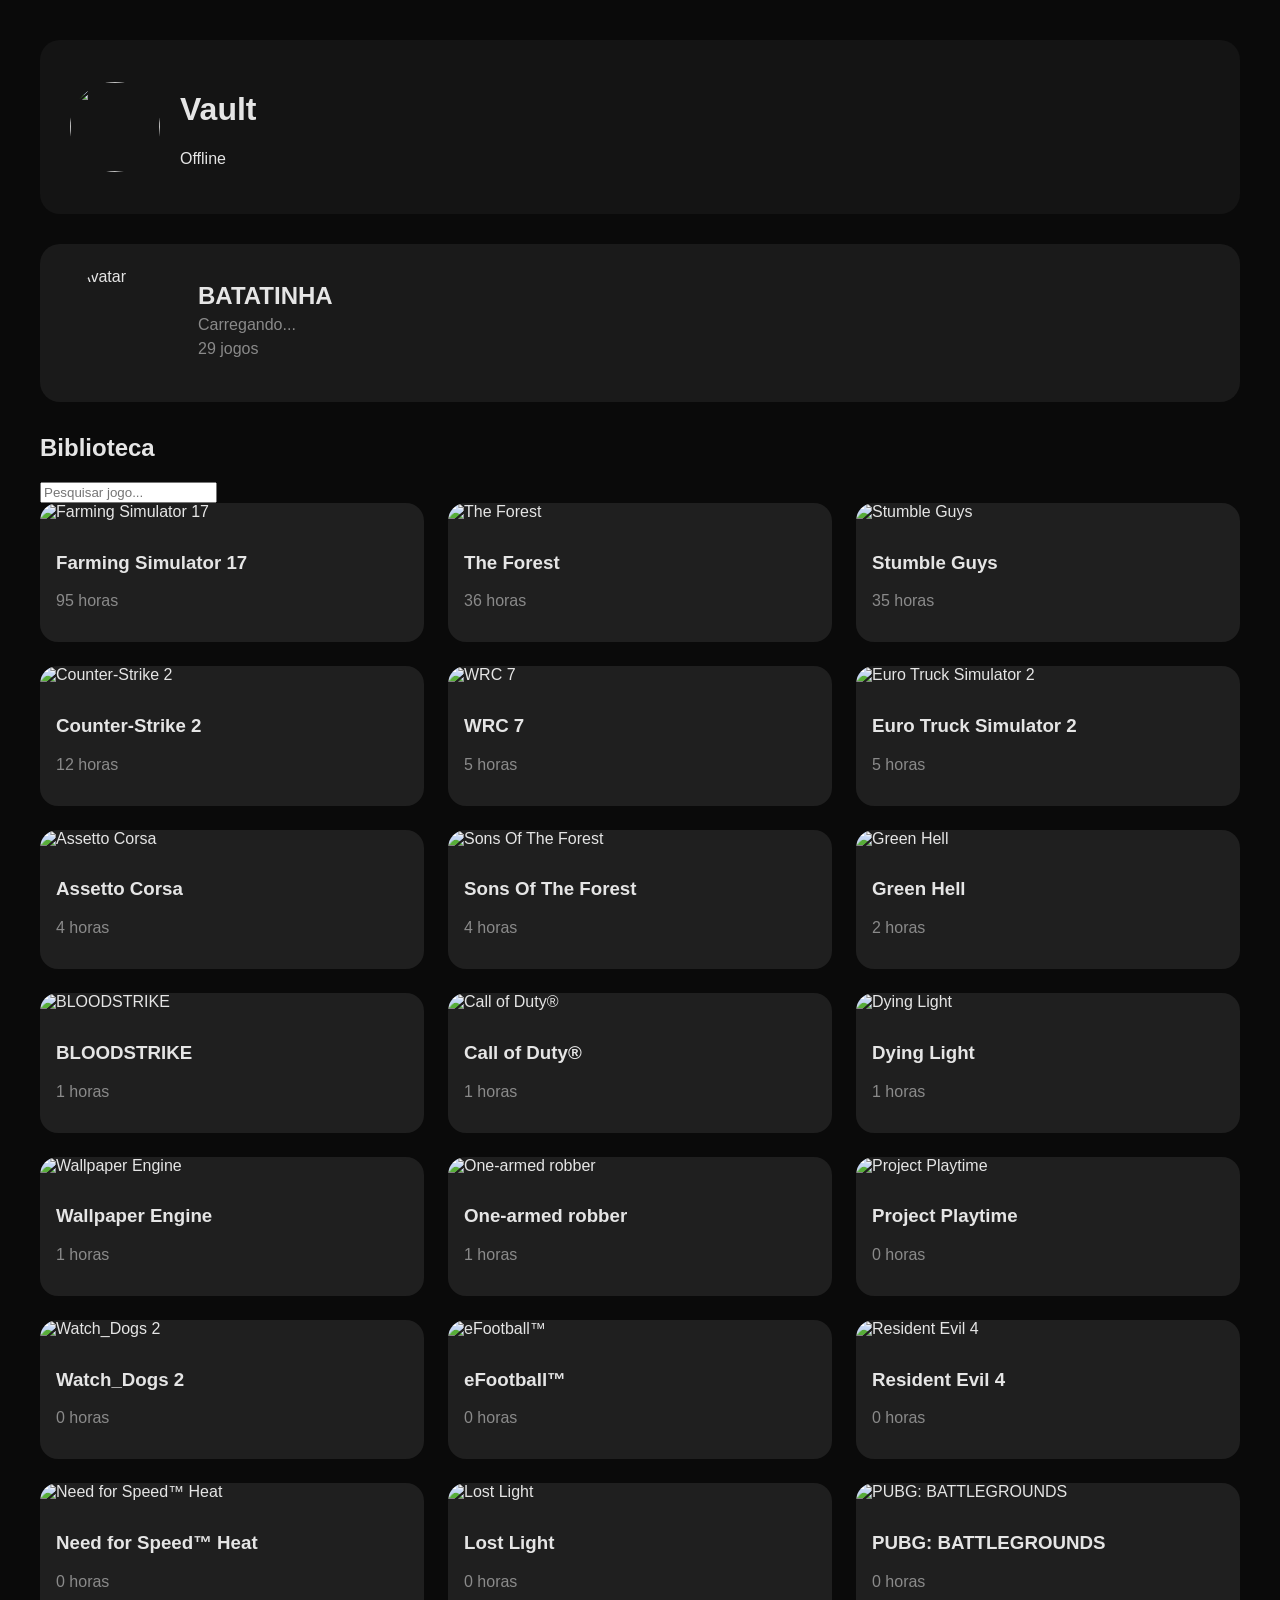
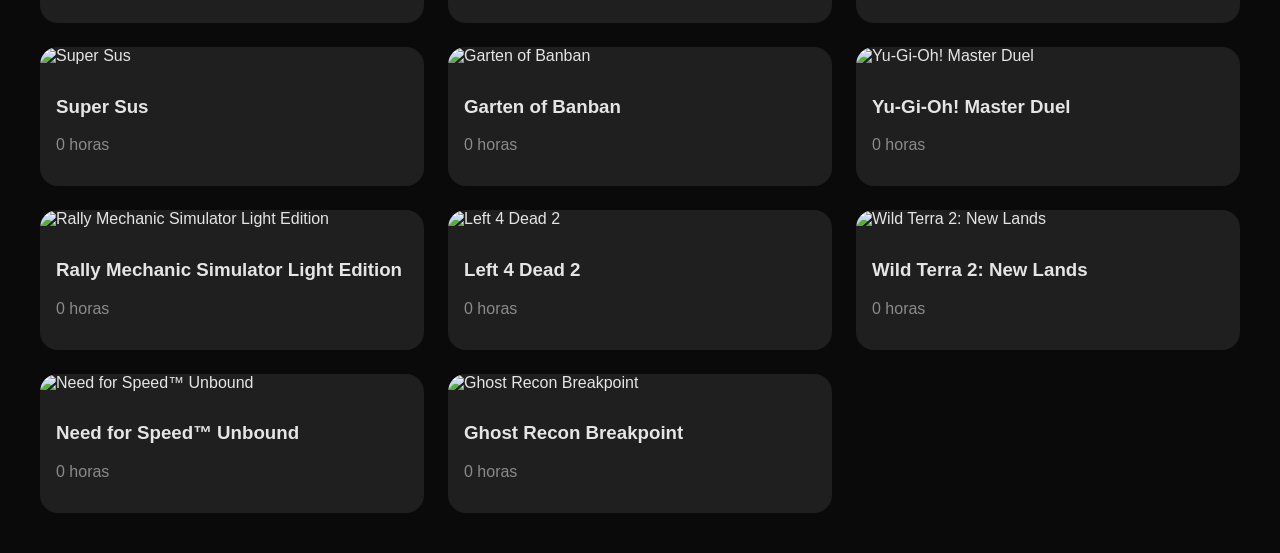
==== index.html @ 28bd3c56 "Update index.html" ====
<!DOCTYPE html>
<html lang="pt-BR">
<head>
<meta charset="UTF-8">
<meta name="viewport" content="width=device-width,initial-scale=1">
<title>Vault</title>

<link rel="stylesheet" href="style.css">

</head>

<body>

<header class="hero">

<div class="profile">

<img
id="avatar"
src=""
alt=""
>

<div>

<h1 id="username">
Vault
</h1>

<p id="status">
Carregando...
</p>

</div>

</div>

</header>
<section id="perfil" class="perfil">
  <img id="avatar" src="" alt="Avatar">

  <div>
    <h2 id="nome">Carregando...</h2>
    <p id="status">Carregando...</p>
    <p id="totalJogos">0 jogos</p>
  </div>
</section>
<main>

<section>

<h2>Biblioteca</h2>
<input
  type="text"
  id="pesquisa"
  placeholder="Pesquisar jogo..."
>
<div id="games" class="grid">
</div>

</section>

</main>

<script src="script.js"></script>

</body>
</html>
---- style.css ----
body{
background:#0a0a0a;
color:#e5e5e5;
font-family:Arial,sans-serif;
margin:0;
padding:40px;
}

.hero{
background:#141414;
padding:30px;
border-radius:20px;
margin-bottom:30px;
}

.profile{
display:flex;
align-items:center;
gap:20px;
}

.profile img{
width:90px;
height:90px;
border-radius:50%;
}

.grid{
display:grid;
grid-template-columns:
repeat(auto-fill,minmax(250px,1fr));
gap:20px;
}

.card{
background:#1f1f1f;
border-radius:20px;
overflow:hidden;
transition:.3s;
}

.card:hover{
transform:translateY(-5px);
}

.card img{
width:100%;
}

.card-content{
padding:15px;
}

.status{
color:#6e6e6e;
}.grid {
  display: grid;
  grid-template-columns: repeat(auto-fill, minmax(320px, 1fr));
  gap: 24px;
}

.card {
  background: #1f1f1f;
  border-radius: 18px;
  overflow: hidden;
  transition: all .25s ease;
  box-shadow: 0 0 0 rgba(255,255,255,0);
}

.card:hover {
  transform: translateY(-6px);
  box-shadow: 0 10px 30px rgba(255,255,255,.08);
}

.card img {
  width: 100%;
  display: block;
}

.card h3 {
  padding: 12px 16px 0;
  color: #e5e5e5;
}

.card p {
  padding: 0 16px 16px;
  color: #8a8a8a;
}
.perfil {
  display: flex;
  align-items: center;
  gap: 24px;
  background: #1a1a1a;
  padding: 24px;
  border-radius: 20px;
  margin-bottom: 32px;
}

.perfil img {
  width: 110px;
  height: 110px;
  border-radius: 50%;
}

.perfil h2 {
  color: #e5e5e5;
  margin: 0;
}

.perfil p {
  color: #8a8a8a;
  margin: 6px 0;
}
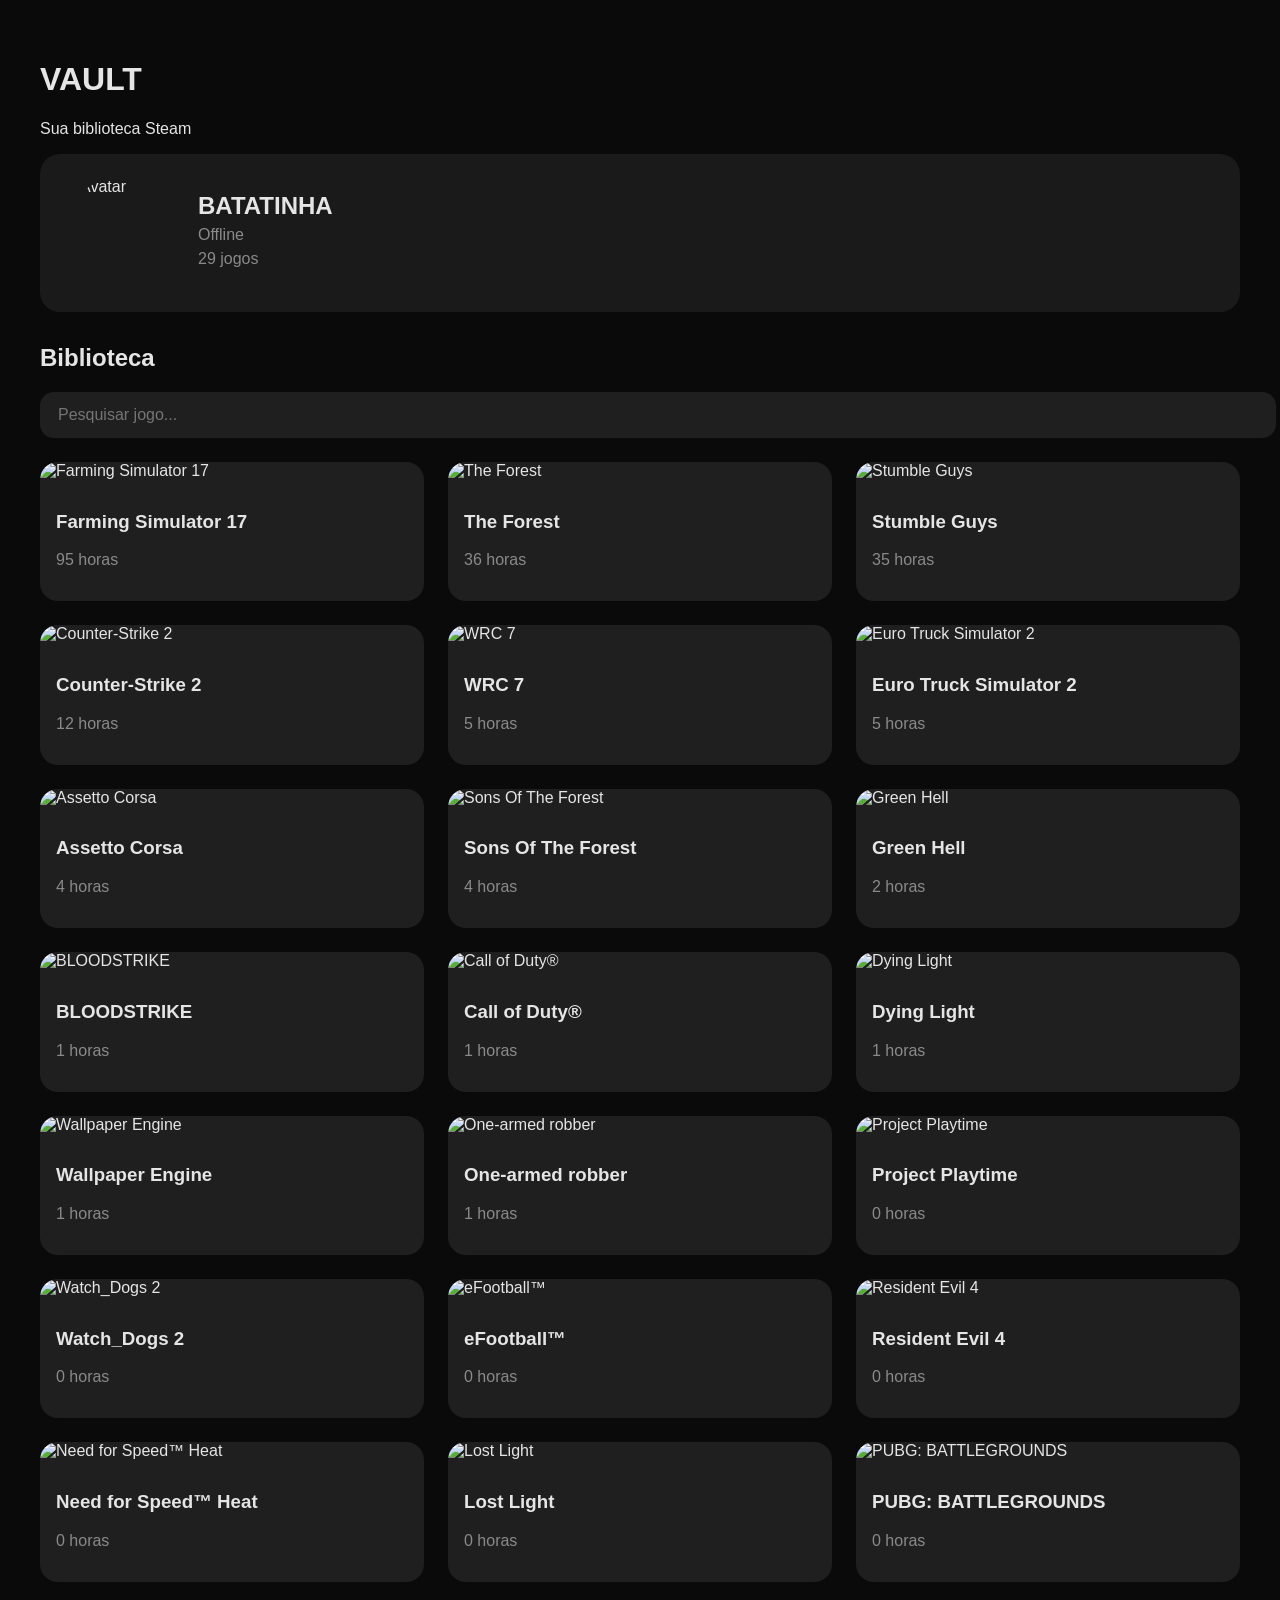
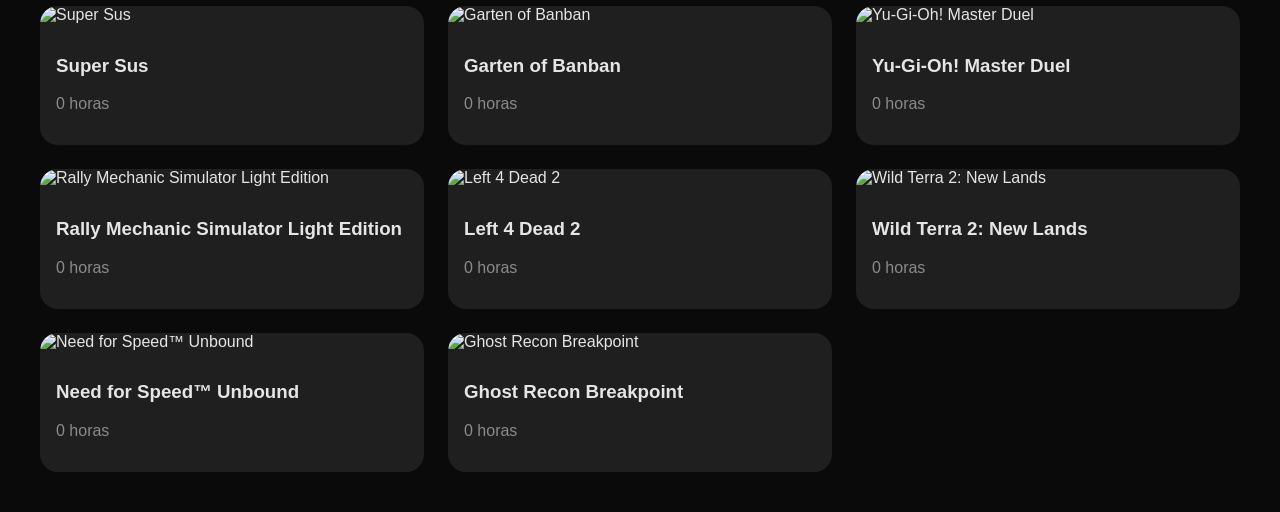
==== commit 681b018c: "Update index.html" ====
--- a/index.html
+++ b/index.html
@@ -1,68 +1,50 @@
 <!DOCTYPE html>
 <html lang="pt-BR">
 <head>
-<meta charset="UTF-8">
-<meta name="viewport" content="width=device-width,initial-scale=1">
-<title>Vault</title>
+  <meta charset="UTF-8">
+  <meta name="viewport" content="width=device-width, initial-scale=1.0">
+  <title>Vault</title>
 
-<link rel="stylesheet" href="style.css">
-
+  <link rel="stylesheet" href="style.css">
 </head>
-
 <body>
 
-<header class="hero">
+  <div class="container">
 
-<div class="profile">
+    <header>
+      <h1>VAULT</h1>
+      <p>Sua biblioteca Steam</p>
+    </header>
 
-<img
-id="avatar"
-src=""
-alt=""
->
+    <section id="perfil" class="perfil">
 
-<div>
+      <img id="avatar" src="" alt="Avatar">
 
-<h1 id="username">
-Vault
-</h1>
+      <div>
+        <h2 id="nome">Carregando...</h2>
+        <p id="status">Carregando...</p>
+        <p id="totalJogos">0 jogos</p>
+      </div>
 
-<p id="status">
-Carregando...
-</p>
+    </section>
 
-</div>
+    <section>
 
-</div>
+      <h2>Biblioteca</h2>
 
-</header>
-<section id="perfil" class="perfil">
-  <img id="avatar" src="" alt="Avatar">
+      <input
+        type="text"
+        id="pesquisa"
+        placeholder="Pesquisar jogo..."
+      >
 
-  <div>
-    <h2 id="nome">Carregando...</h2>
-    <p id="status">Carregando...</p>
-    <p id="totalJogos">0 jogos</p>
+      <div id="games" class="grid"></div>
+
+    </section>
+
   </div>
-</section>
-<main>
 
-<section>
-
-<h2>Biblioteca</h2>
-<input
-  type="text"
-  id="pesquisa"
-  placeholder="Pesquisar jogo..."
->
-<div id="games" class="grid">
-</div>
-
-</section>
-
-</main>
-
-<script src="script.js"></script>
+  <script src="script.js"></script>
 
 </body>
 </html>
--- a/style.css
+++ b/style.css
@@ -111,3 +111,33 @@
   color: #8a8a8a;
   margin: 6px 0;
 }
+#pesquisa {
+  width: 100%;
+  padding: 14px 18px;
+  margin-bottom: 24px;
+  background: #1f1f1f;
+  border: none;
+  border-radius: 14px;
+  color: #e5e5e5;
+  font-size: 16px;
+}
+
+#pesquisa:focus {
+  outline: none;
+}
+.card {
+  animation: aparecer .5s ease forwards;
+  opacity: 0;
+}
+
+@keyframes aparecer {
+  from {
+    opacity: 0;
+    transform: translateY(15px);
+  }
+
+  to {
+    opacity: 1;
+    transform: translateY(0);
+  }
+}
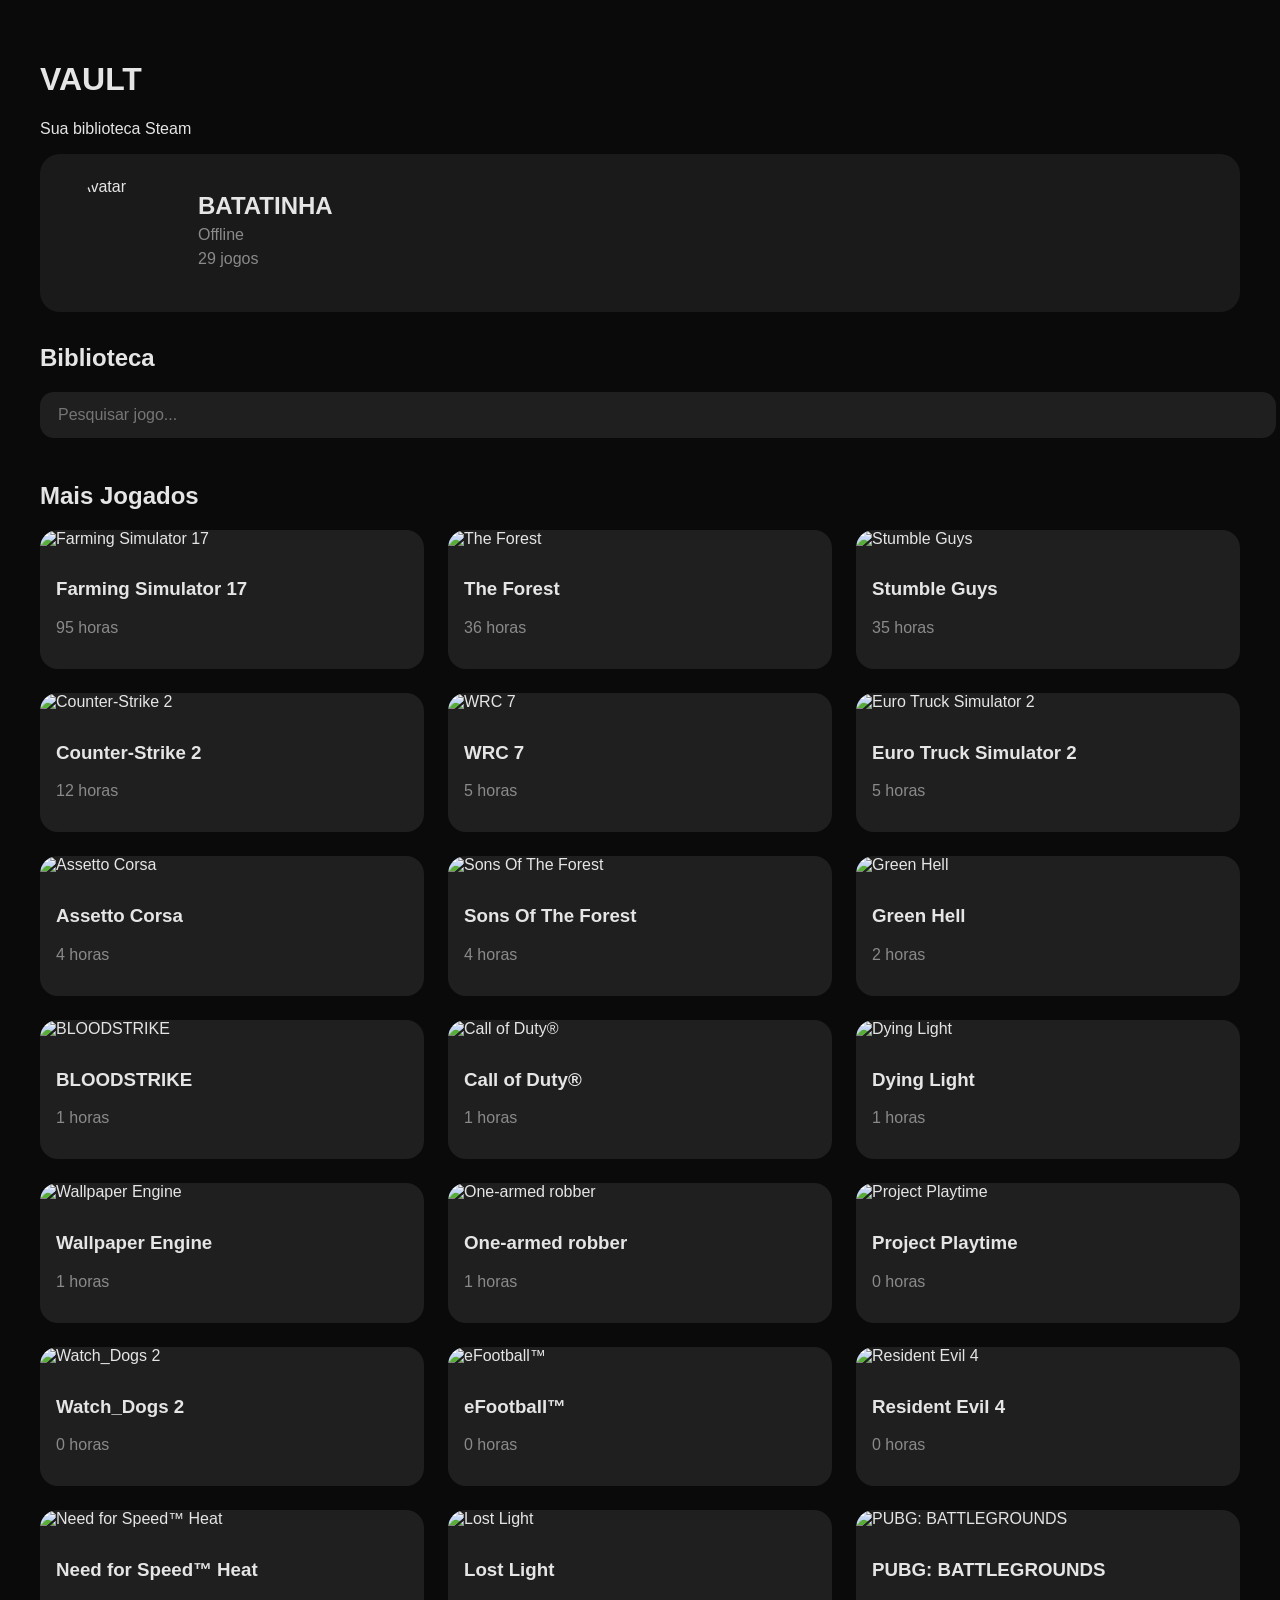
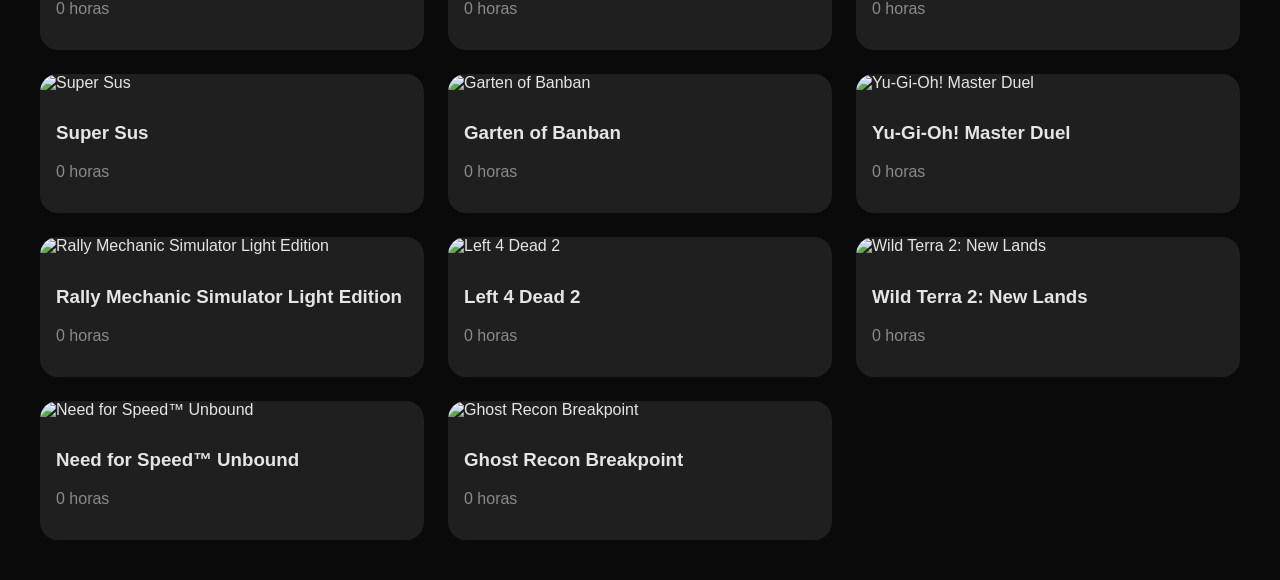
==== commit 56808387: "Update index.html" ====
--- a/index.html
+++ b/index.html
@@ -37,7 +37,9 @@
         id="pesquisa"
         placeholder="Pesquisar jogo..."
       >
+<h2>Mais Jogados</h2>
 
+<div id="topGames" class="top-games"></div>
       <div id="games" class="grid"></div>
 
     </section>
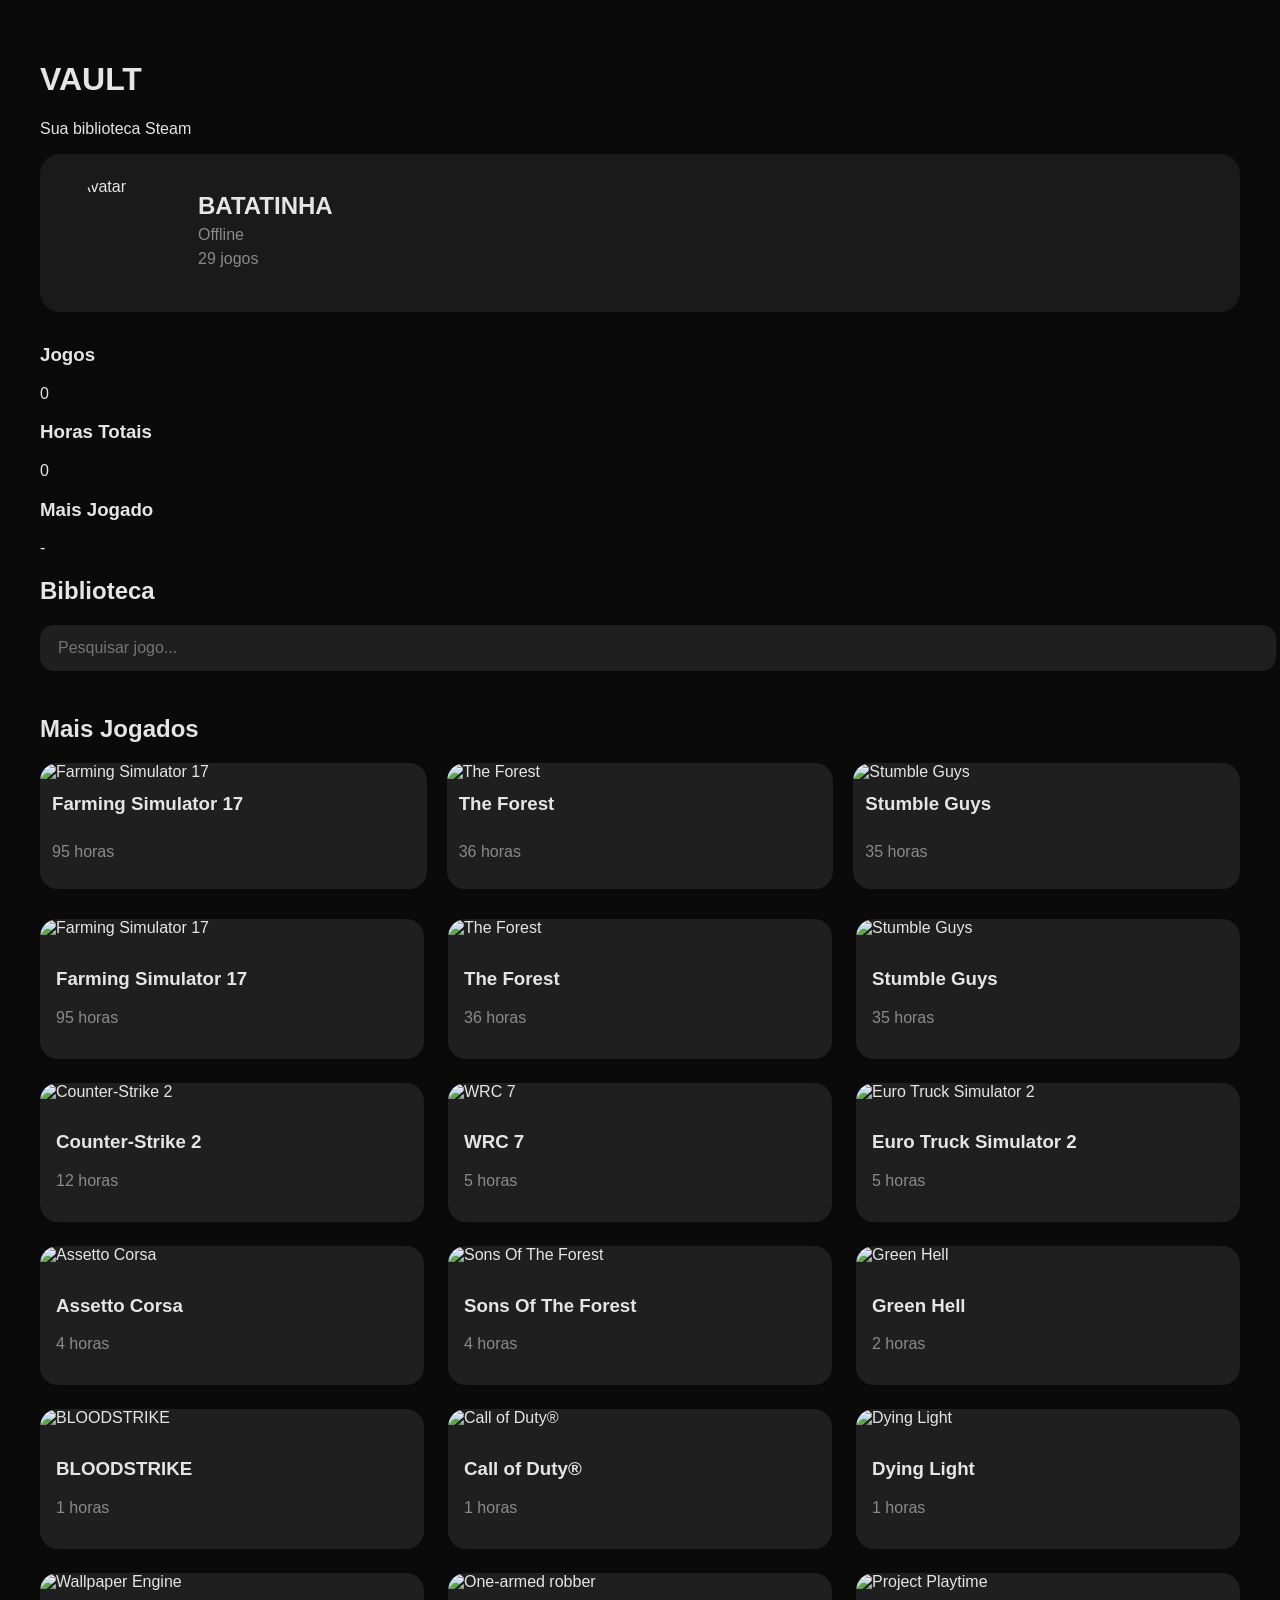
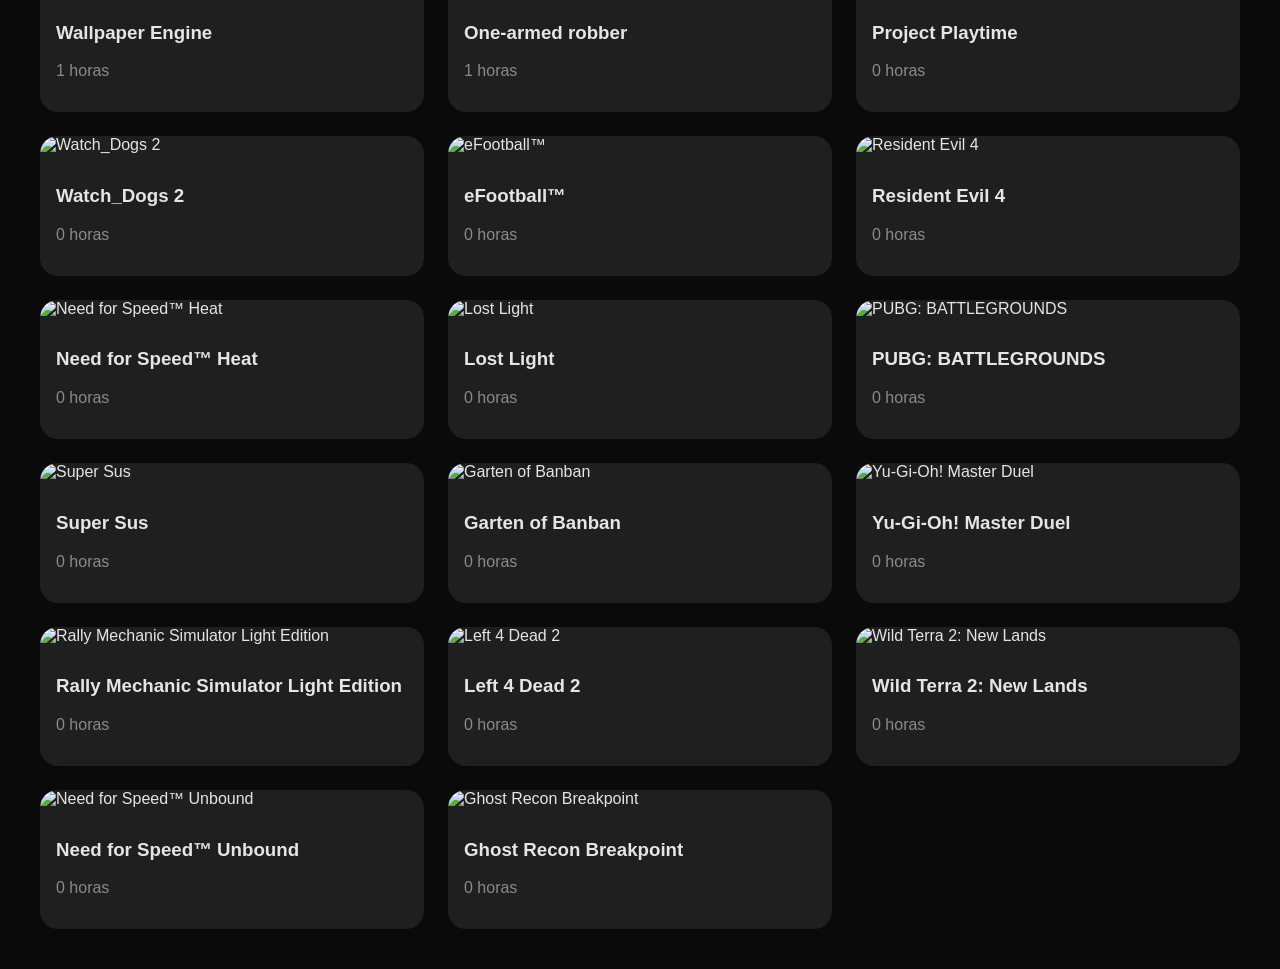
==== commit 722aaa09: "Update index.html" ====
--- a/index.html
+++ b/index.html
@@ -28,6 +28,25 @@
 
     </section>
 
+    <section class="stats">
+
+      <div class="stat-card">
+        <h3>Jogos</h3>
+        <p id="statJogos">0</p>
+      </div>
+
+      <div class="stat-card">
+        <h3>Horas Totais</h3>
+        <p id="statHoras">0</p>
+      </div>
+
+      <div class="stat-card">
+        <h3>Mais Jogado</h3>
+        <p id="statTop">-</p>
+      </div>
+
+    </section>
+
     <section>
 
       <h2>Biblioteca</h2>
@@ -37,9 +56,11 @@
         id="pesquisa"
         placeholder="Pesquisar jogo..."
       >
-<h2>Mais Jogados</h2>
 
-<div id="topGames" class="top-games"></div>
+      <h2>Mais Jogados</h2>
+
+      <div id="topGames" class="top-games"></div>
+
       <div id="games" class="grid"></div>
 
     </section>
--- a/style.css
+++ b/style.css
@@ -141,3 +141,41 @@
     transform: translateY(0);
   }
 }
+.top-games {
+  display: grid;
+  grid-template-columns: repeat(3, 1fr);
+  gap: 20px;
+  margin-bottom: 30px;
+}
+
+.top-card {
+  background: #1f1f1f;
+  border-radius: 18px;
+  overflow: hidden;
+  transition: .3s;
+}
+
+.top-card:hover {
+  transform: translateY(-6px);
+}
+
+.top-card img {
+  width: 100%;
+  display: block;
+}
+
+.top-card h3 {
+  padding: 12px;
+  margin: 0;
+}
+
+.top-card p {
+  padding: 0 12px 12px;
+  color: #8a8a8a;
+}
+
+@media (max-width: 900px) {
+  .top-games {
+    grid-template-columns: 1fr;
+  }
+}
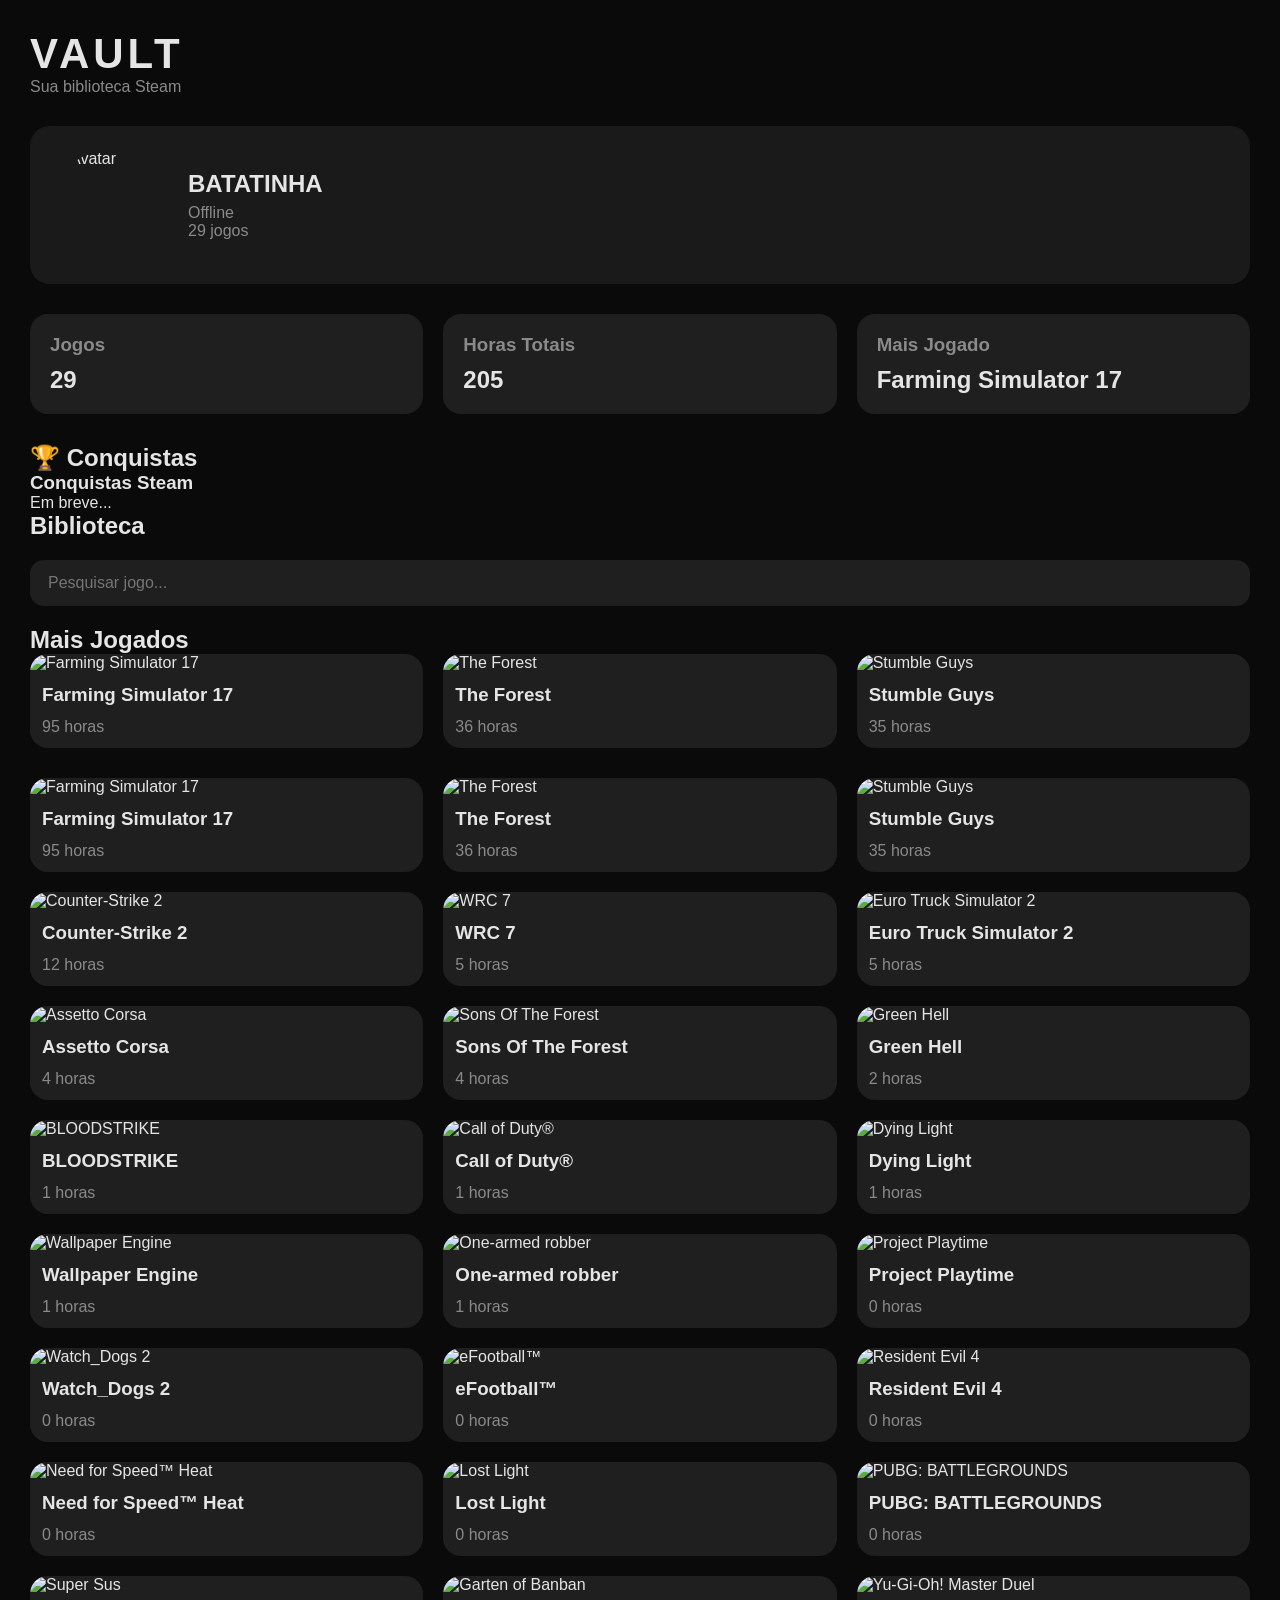
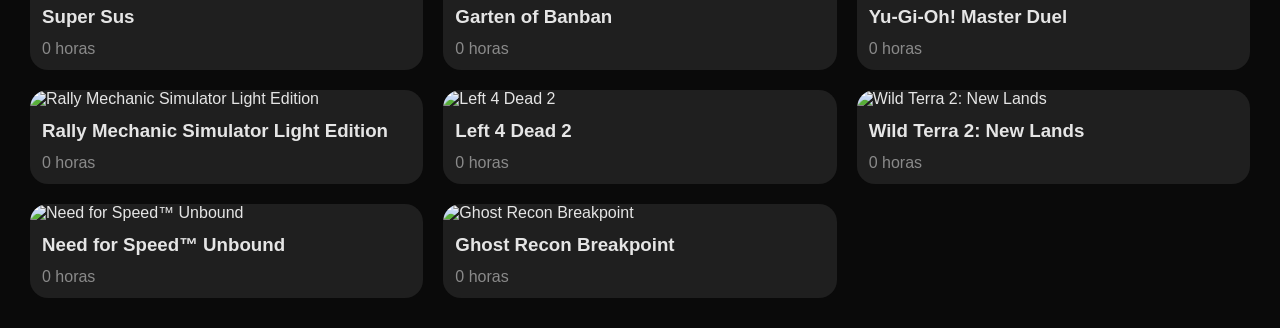
==== commit da812374: "Update index.html" ====
--- a/index.html
+++ b/index.html
@@ -48,7 +48,18 @@
     </section>
 
     <section>
+<section class="achievements">
+  <h2>🏆 Conquistas</h2>
 
+  <div class="achievement-card">
+    <h3>Conquistas Steam</h3>
+    <div class="achievement-bar">
+      <div class="achievement-fill" id="achievementFill"></div>
+    </div>
+
+    <p id="achievementText">Em breve...</p>
+  </div>
+</section>
       <h2>Biblioteca</h2>
 
       <input
--- a/style.css
+++ b/style.css
@@ -1,91 +1,34 @@
-body{
-background:#0a0a0a;
-color:#e5e5e5;
-font-family:Arial,sans-serif;
-margin:0;
-padding:40px;
+* {
+  margin: 0;
+  padding: 0;
+  box-sizing: border-box;
 }
 
-.hero{
-background:#141414;
-padding:30px;
-border-radius:20px;
-margin-bottom:30px;
+body {
+  background: #0a0a0a;
+  color: #e5e5e5;
+  font-family: Inter, Arial, sans-serif;
+  padding: 30px;
 }
 
-.profile{
-display:flex;
-align-items:center;
-gap:20px;
+.container {
+  max-width: 1400px;
+  margin: auto;
 }
 
-.profile img{
-width:90px;
-height:90px;
-border-radius:50%;
+header {
+  margin-bottom: 30px;
 }
 
-.grid{
-display:grid;
-grid-template-columns:
-repeat(auto-fill,minmax(250px,1fr));
-gap:20px;
+header h1 {
+  font-size: 42px;
+  letter-spacing: 4px;
 }
 
-.card{
-background:#1f1f1f;
-border-radius:20px;
-overflow:hidden;
-transition:.3s;
+header p {
+  color: #8a8a8a;
 }
 
-.card:hover{
-transform:translateY(-5px);
-}
-
-.card img{
-width:100%;
-}
-
-.card-content{
-padding:15px;
-}
-
-.status{
-color:#6e6e6e;
-}.grid {
-  display: grid;
-  grid-template-columns: repeat(auto-fill, minmax(320px, 1fr));
-  gap: 24px;
-}
-
-.card {
-  background: #1f1f1f;
-  border-radius: 18px;
-  overflow: hidden;
-  transition: all .25s ease;
-  box-shadow: 0 0 0 rgba(255,255,255,0);
-}
-
-.card:hover {
-  transform: translateY(-6px);
-  box-shadow: 0 10px 30px rgba(255,255,255,.08);
-}
-
-.card img {
-  width: 100%;
-  display: block;
-}
-
-.card h3 {
-  padding: 12px 16px 0;
-  color: #e5e5e5;
-}
-
-.card p {
-  padding: 0 16px 16px;
-  color: #8a8a8a;
-}
 .perfil {
   display: flex;
   align-items: center;
@@ -93,7 +36,7 @@
   background: #1a1a1a;
   padding: 24px;
   border-radius: 20px;
-  margin-bottom: 32px;
+  margin-bottom: 30px;
 }
 
 .perfil img {
@@ -103,18 +46,40 @@
 }
 
 .perfil h2 {
-  color: #e5e5e5;
-  margin: 0;
+  margin-bottom: 6px;
 }
 
 .perfil p {
   color: #8a8a8a;
-  margin: 6px 0;
 }
+
+.stats {
+  display: grid;
+  grid-template-columns: repeat(3,1fr);
+  gap: 20px;
+  margin-bottom: 30px;
+}
+
+.stat-card {
+  background: #1f1f1f;
+  border-radius: 18px;
+  padding: 20px;
+}
+
+.stat-card h3 {
+  color: #8a8a8a;
+  margin-bottom: 10px;
+}
+
+.stat-card p {
+  font-size: 24px;
+  font-weight: bold;
+}
+
 #pesquisa {
   width: 100%;
   padding: 14px 18px;
-  margin-bottom: 24px;
+  margin: 20px 0;
   background: #1f1f1f;
   border: none;
   border-radius: 14px;
@@ -125,25 +90,10 @@
 #pesquisa:focus {
   outline: none;
 }
-.card {
-  animation: aparecer .5s ease forwards;
-  opacity: 0;
-}
 
-@keyframes aparecer {
-  from {
-    opacity: 0;
-    transform: translateY(15px);
-  }
-
-  to {
-    opacity: 1;
-    transform: translateY(0);
-  }
-}
 .top-games {
   display: grid;
-  grid-template-columns: repeat(3, 1fr);
+  grid-template-columns: repeat(3,1fr);
   gap: 20px;
   margin-bottom: 30px;
 }
@@ -161,12 +111,10 @@
 
 .top-card img {
   width: 100%;
-  display: block;
 }
 
 .top-card h3 {
   padding: 12px;
-  margin: 0;
 }
 
 .top-card p {
@@ -174,8 +122,60 @@
   color: #8a8a8a;
 }
 
+.grid {
+  display: grid;
+  grid-template-columns: repeat(auto-fill,minmax(300px,1fr));
+  gap: 20px;
+}
+
+.card {
+  background: #1f1f1f;
+  border-radius: 18px;
+  overflow: hidden;
+  transition: .3s;
+  animation: aparecer .5s ease forwards;
+}
+
+.card:hover {
+  transform: translateY(-6px);
+}
+
+.card img {
+  width: 100%;
+  display: block;
+}
+
+.card h3 {
+  padding: 12px;
+}
+
+.card p {
+  padding: 0 12px 12px;
+  color: #8a8a8a;
+}
+
+@keyframes aparecer {
+  from {
+    opacity: 0;
+    transform: translateY(15px);
+  }
+
+  to {
+    opacity: 1;
+    transform: translateY(0);
+  }
+}
+
 @media (max-width: 900px) {
+
+  .stats,
   .top-games {
     grid-template-columns: 1fr;
   }
+
+  .perfil {
+    flex-direction: column;
+    text-align: center;
+  }
+
 }
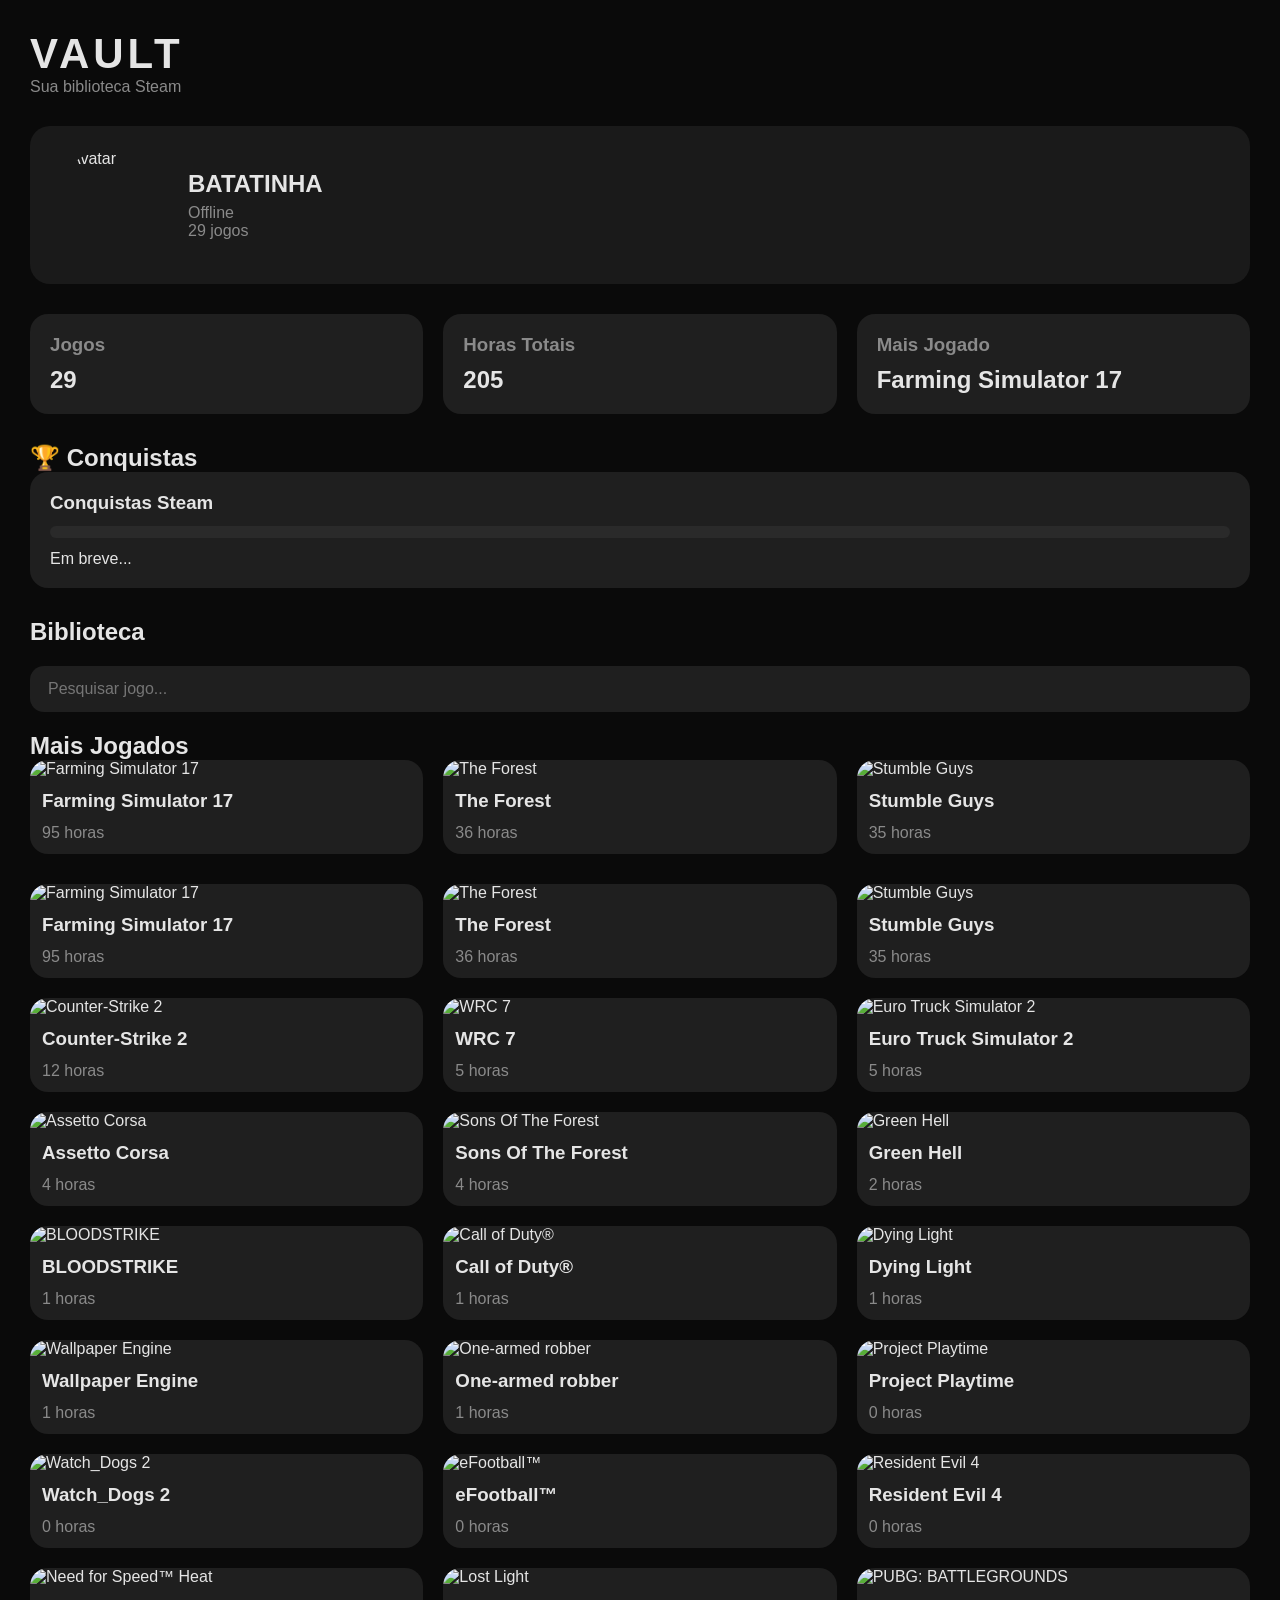
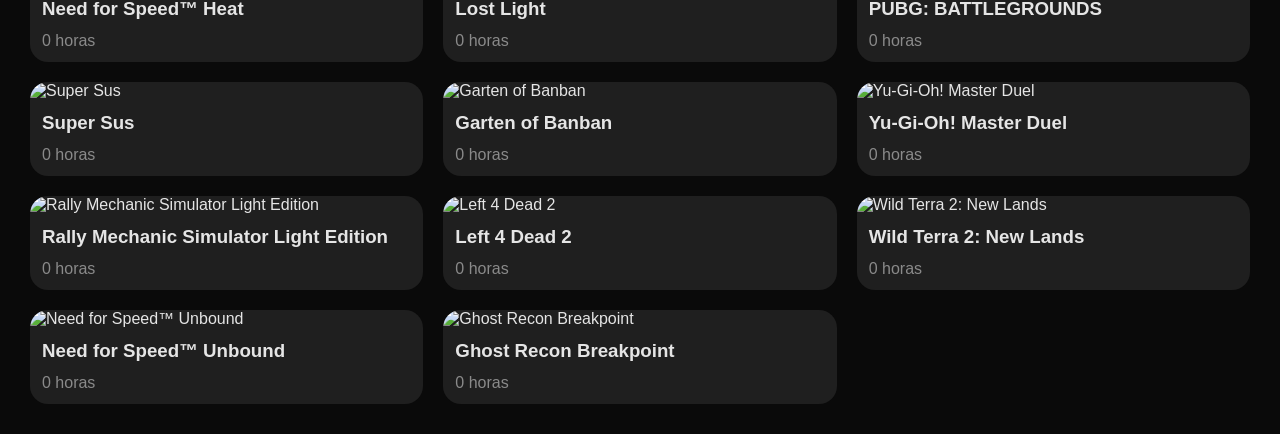
==== commit 690a39c1: "Update index.html" ====
--- a/index.html
+++ b/index.html
@@ -11,10 +11,16 @@
 
   <div class="container">
 
-    <header>
-      <h1>VAULT</h1>
-      <p>Sua biblioteca Steam</p>
-    </header>
+    <header class="hero">
+
+  <div class="hero-overlay">
+
+    <h1>VAULT</h1>
+    <p>Sua biblioteca Steam</p>
+
+  </div>
+
+</header>
 
     <section id="perfil" class="perfil">
 
--- a/style.css
+++ b/style.css
@@ -179,3 +179,28 @@
   }
 
 }
+.achievements {
+  margin-bottom: 30px;
+}
+
+.achievement-card {
+  background: #1f1f1f;
+  border-radius: 18px;
+  padding: 20px;
+}
+
+.achievement-bar {
+  width: 100%;
+  height: 12px;
+  background: #2a2a2a;
+  border-radius: 999px;
+  overflow: hidden;
+  margin: 12px 0;
+}
+
+.achievement-fill {
+  width: 0%;
+  height: 100%;
+  background: #888;
+  transition: width 1s ease;
+}
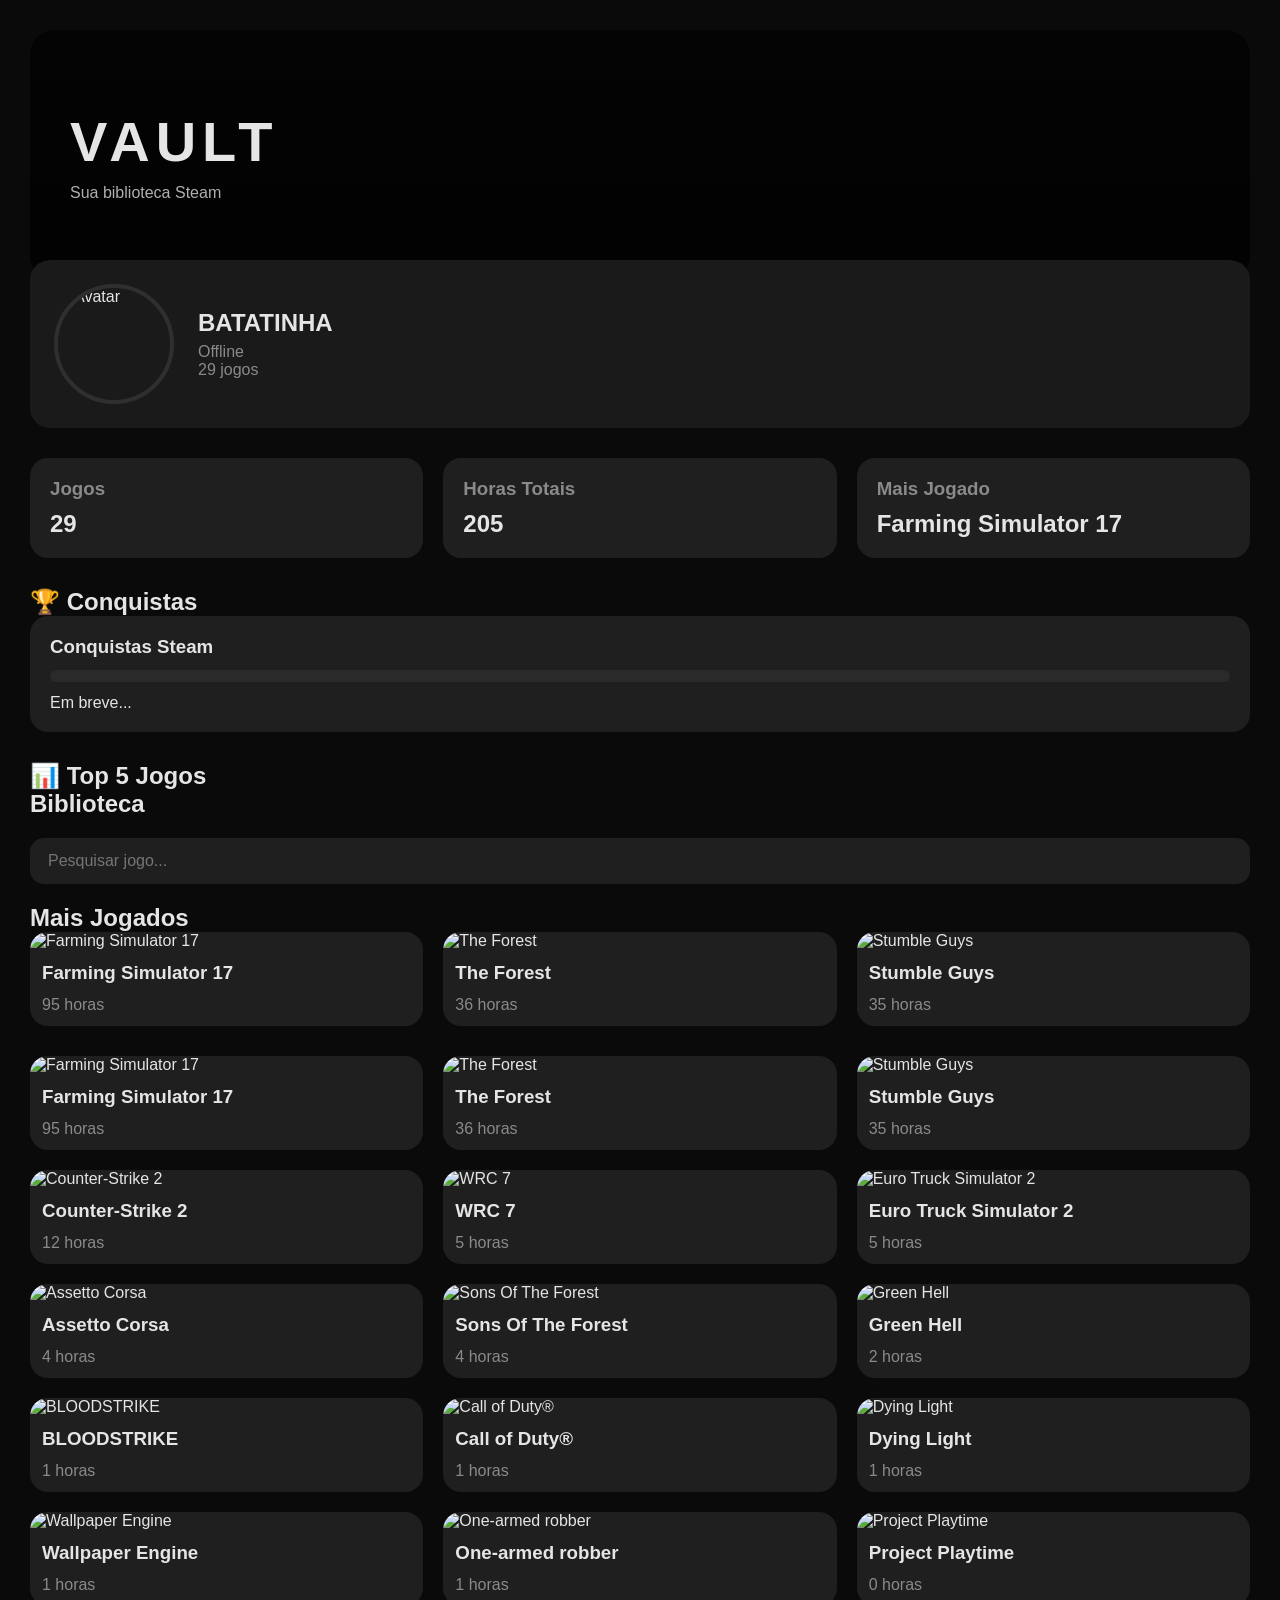
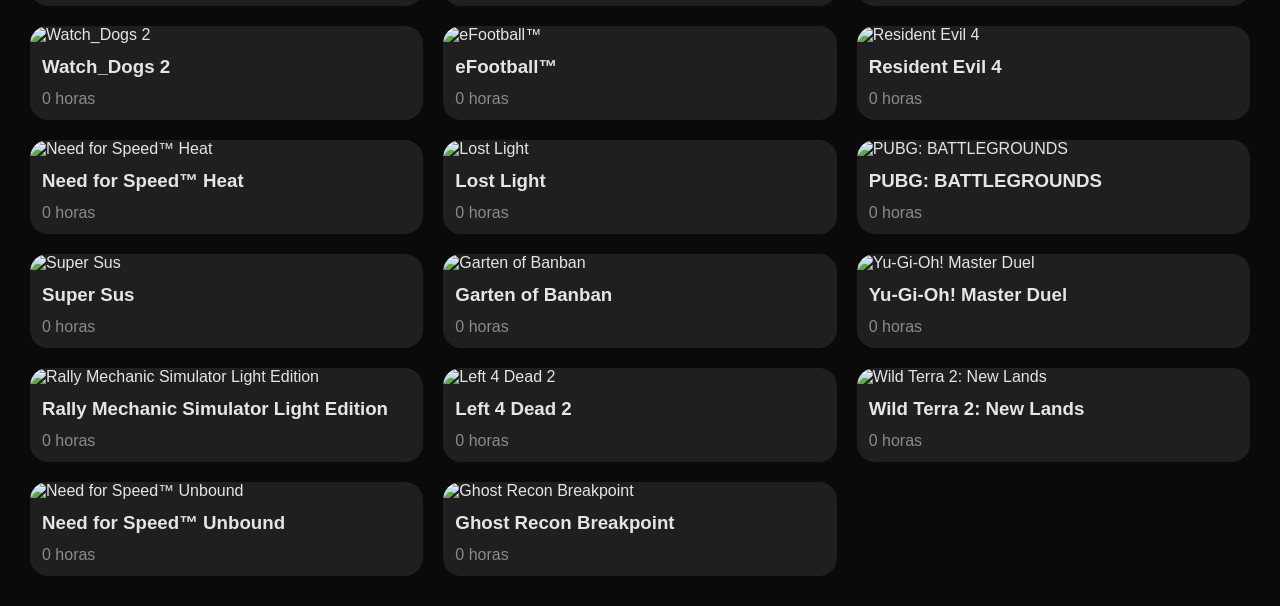
==== commit f285401c: "Update index.html grafico top 5" ====
--- a/index.html
+++ b/index.html
@@ -13,14 +13,12 @@
 
     <header class="hero">
 
-  <div class="hero-overlay">
+      <div class="hero-overlay">
+        <h1>VAULT</h1>
+        <p>Sua biblioteca Steam</p>
+      </div>
 
-    <h1>VAULT</h1>
-    <p>Sua biblioteca Steam</p>
-
-  </div>
-
-</header>
+    </header>
 
     <section id="perfil" class="perfil">
 
@@ -53,19 +51,34 @@
 
     </section>
 
+    <section class="achievements">
+
+      <h2>🏆 Conquistas</h2>
+
+      <div class="achievement-card">
+
+        <h3>Conquistas Steam</h3>
+
+        <div class="achievement-bar">
+          <div class="achievement-fill" id="achievementFill"></div>
+        </div>
+
+        <p id="achievementText">Em breve...</p>
+
+      </div>
+
+    </section>
+
+    <section class="chart-section">
+
+      <h2>📊 Top 5 Jogos</h2>
+
+      <div id="topChart"></div>
+
+    </section>
+
     <section>
-<section class="achievements">
-  <h2>🏆 Conquistas</h2>
 
-  <div class="achievement-card">
-    <h3>Conquistas Steam</h3>
-    <div class="achievement-bar">
-      <div class="achievement-fill" id="achievementFill"></div>
-    </div>
-
-    <p id="achievementText">Em breve...</p>
-  </div>
-</section>
       <h2>Biblioteca</h2>
 
       <input
--- a/style.css
+++ b/style.css
@@ -16,33 +16,68 @@
   margin: auto;
 }
 
-header {
-  margin-bottom: 30px;
-}
-
-header h1 {
-  font-size: 42px;
-  letter-spacing: 4px;
-}
-
-header p {
-  color: #8a8a8a;
-}
+/* HERO */
+
+.hero {
+  height: 250px;
+  border-radius: 24px;
+  overflow: hidden;
+  margin-bottom: 30px;
+
+  background:
+    linear-gradient(
+      rgba(0,0,0,.6),
+      rgba(0,0,0,.85)
+    ),
+    url("https://images.unsplash.com/photo-1511512578047-dfb367046420?q=80&w=1600");
+
+  background-size: cover;
+  background-position: center;
+
+  display: flex;
+  align-items: center;
+  padding: 40px;
+}
+
+.hero-overlay h1 {
+  font-size: 56px;
+  letter-spacing: 6px;
+}
+
+.hero-overlay p {
+  color: #b0b0b0;
+  margin-top: 10px;
+}
+
+/* PERFIL */
 
 .perfil {
   display: flex;
   align-items: center;
   gap: 24px;
+
   background: #1a1a1a;
+
   padding: 24px;
+
   border-radius: 20px;
-  margin-bottom: 30px;
+
+  margin-bottom: 30px;
+
+  margin-top: -50px;
+
+  position: relative;
+
+  z-index: 10;
 }
 
 .perfil img {
-  width: 110px;
-  height: 110px;
+  width: 120px;
+  height: 120px;
+
   border-radius: 50%;
+
+  border: 4px solid #2f2f2f;
 }
 
 .perfil h2 {
@@ -53,37 +88,53 @@
   color: #8a8a8a;
 }
 
+/* ESTATÍSTICAS */
+
 .stats {
   display: grid;
-  grid-template-columns: repeat(3,1fr);
+  grid-template-columns: repeat(3, 1fr);
   gap: 20px;
+
   margin-bottom: 30px;
 }
 
 .stat-card {
   background: #1f1f1f;
+
   border-radius: 18px;
+
   padding: 20px;
 }
 
 .stat-card h3 {
   color: #8a8a8a;
+
   margin-bottom: 10px;
 }
 
 .stat-card p {
   font-size: 24px;
+
   font-weight: bold;
 }
+
+/* BUSCA */
 
 #pesquisa {
   width: 100%;
+
   padding: 14px 18px;
+
   margin: 20px 0;
-  background: #1f1f1f;
+
+  background: #1f1f1f;
+
   border: none;
+
   border-radius: 14px;
+
   color: #e5e5e5;
+
   font-size: 16px;
 }
 
@@ -91,17 +142,25 @@
   outline: none;
 }
 
+/* TOP GAMES */
+
 .top-games {
   display: grid;
-  grid-template-columns: repeat(3,1fr);
+
+  grid-template-columns: repeat(3, 1fr);
+
   gap: 20px;
+
   margin-bottom: 30px;
 }
 
 .top-card {
   background: #1f1f1f;
+
   border-radius: 18px;
+
   overflow: hidden;
+
   transition: .3s;
 }
 
@@ -119,20 +178,67 @@
 
 .top-card p {
   padding: 0 12px 12px;
+
   color: #8a8a8a;
 }
+
+/* CONQUISTAS */
+
+.achievements {
+  margin-bottom: 30px;
+}
+
+.achievement-card {
+  background: #1f1f1f;
+
+  border-radius: 18px;
+
+  padding: 20px;
+}
+
+.achievement-bar {
+  width: 100%;
+
+  height: 12px;
+
+  background: #2a2a2a;
+
+  border-radius: 999px;
+
+  overflow: hidden;
+
+  margin: 12px 0;
+}
+
+.achievement-fill {
+  width: 0%;
+
+  height: 100%;
+
+  background: #888;
+
+  transition: width 1s ease;
+}
+
+/* GRID DE JOGOS */
 
 .grid {
   display: grid;
-  grid-template-columns: repeat(auto-fill,minmax(300px,1fr));
+
+  grid-template-columns: repeat(auto-fill, minmax(300px, 1fr));
+
   gap: 20px;
 }
 
 .card {
   background: #1f1f1f;
+
   border-radius: 18px;
+
   overflow: hidden;
+
   transition: .3s;
+
   animation: aparecer .5s ease forwards;
 }
 
@@ -142,6 +248,7 @@
 
 .card img {
   width: 100%;
+
   display: block;
 }
 
@@ -151,10 +258,14 @@
 
 .card p {
   padding: 0 12px 12px;
+
   color: #8a8a8a;
 }
 
+/* ANIMAÇÃO */
+
 @keyframes aparecer {
+
   from {
     opacity: 0;
     transform: translateY(15px);
@@ -164,7 +275,10 @@
     opacity: 1;
     transform: translateY(0);
   }
-}
+
+}
+
+/* RESPONSIVO */
 
 @media (max-width: 900px) {
 
@@ -178,29 +292,12 @@
     text-align: center;
   }
 
-}
-.achievements {
-  margin-bottom: 30px;
-}
-
-.achievement-card {
-  background: #1f1f1f;
-  border-radius: 18px;
-  padding: 20px;
-}
-
-.achievement-bar {
-  width: 100%;
-  height: 12px;
-  background: #2a2a2a;
-  border-radius: 999px;
-  overflow: hidden;
-  margin: 12px 0;
-}
-
-.achievement-fill {
-  width: 0%;
-  height: 100%;
-  background: #888;
-  transition: width 1s ease;
-}
+  .hero {
+    height: 180px;
+  }
+
+  .hero-overlay h1 {
+    font-size: 36px;
+  }
+
+}
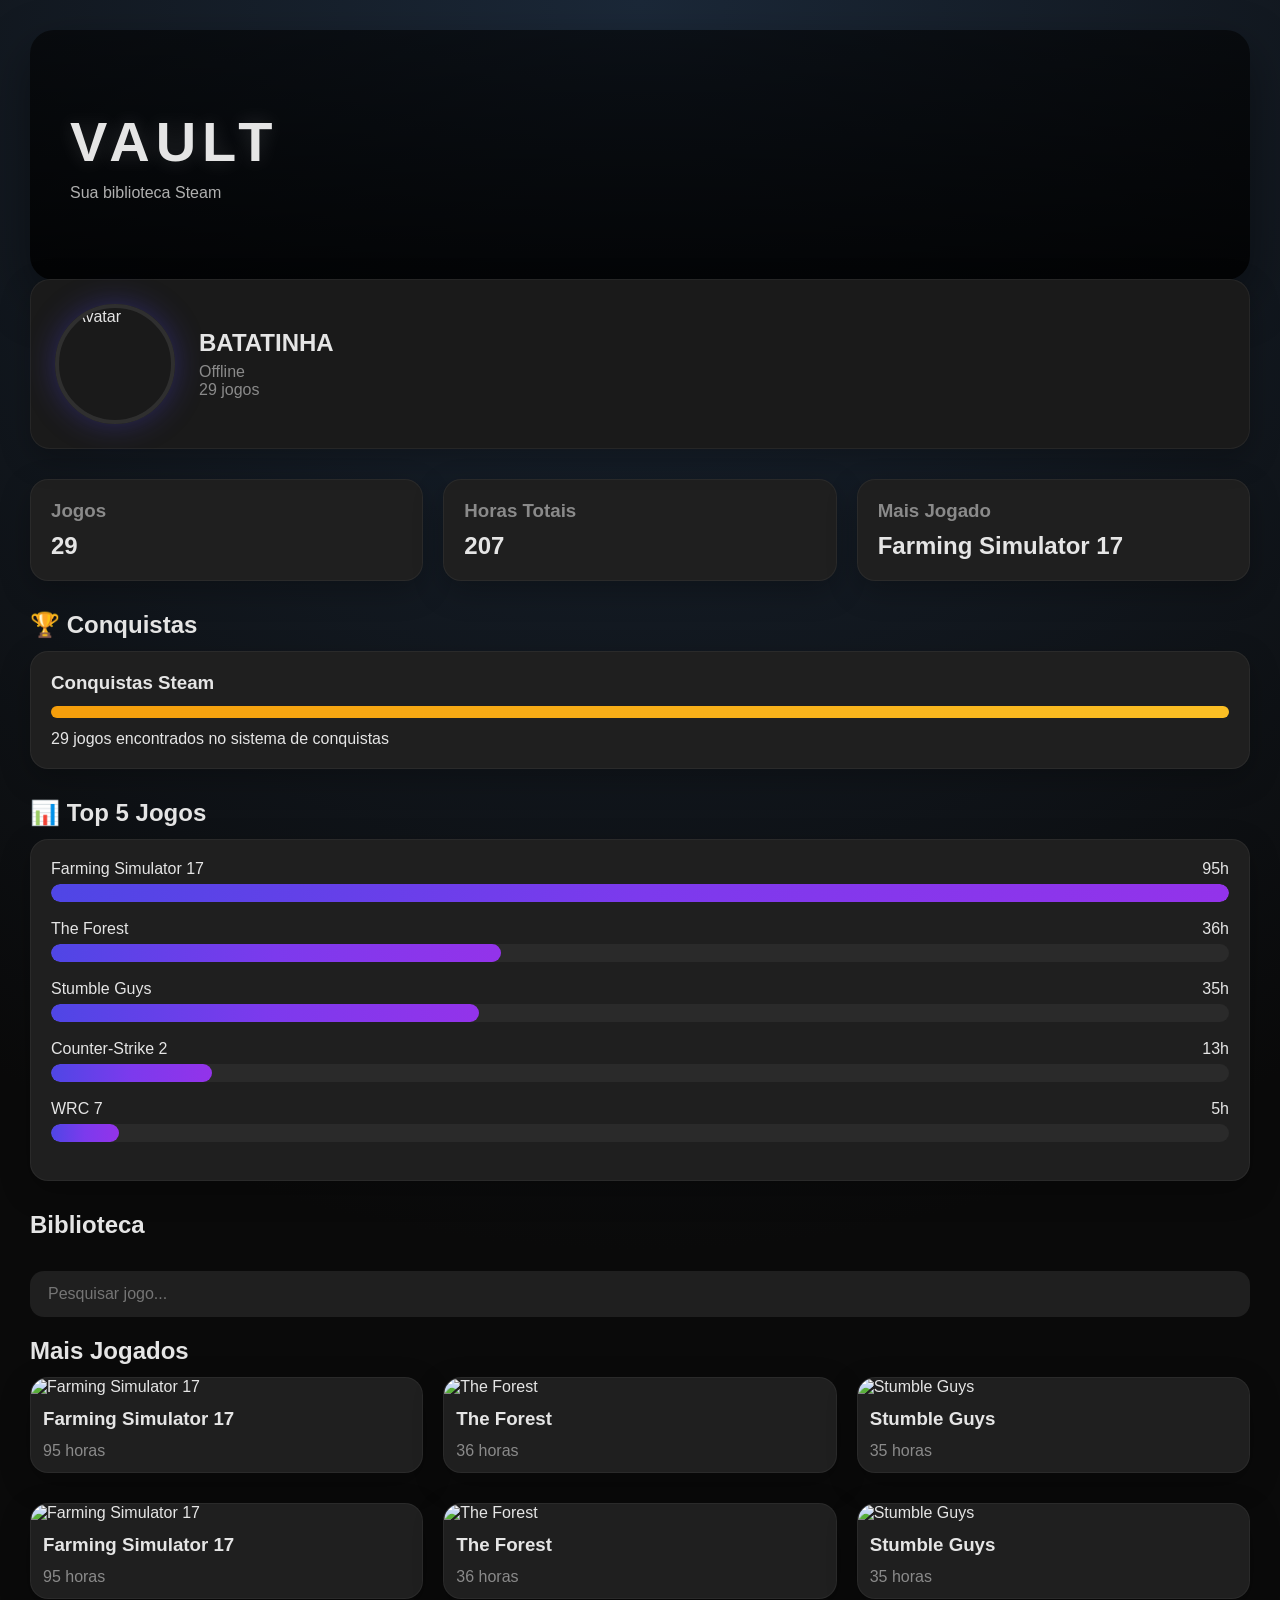
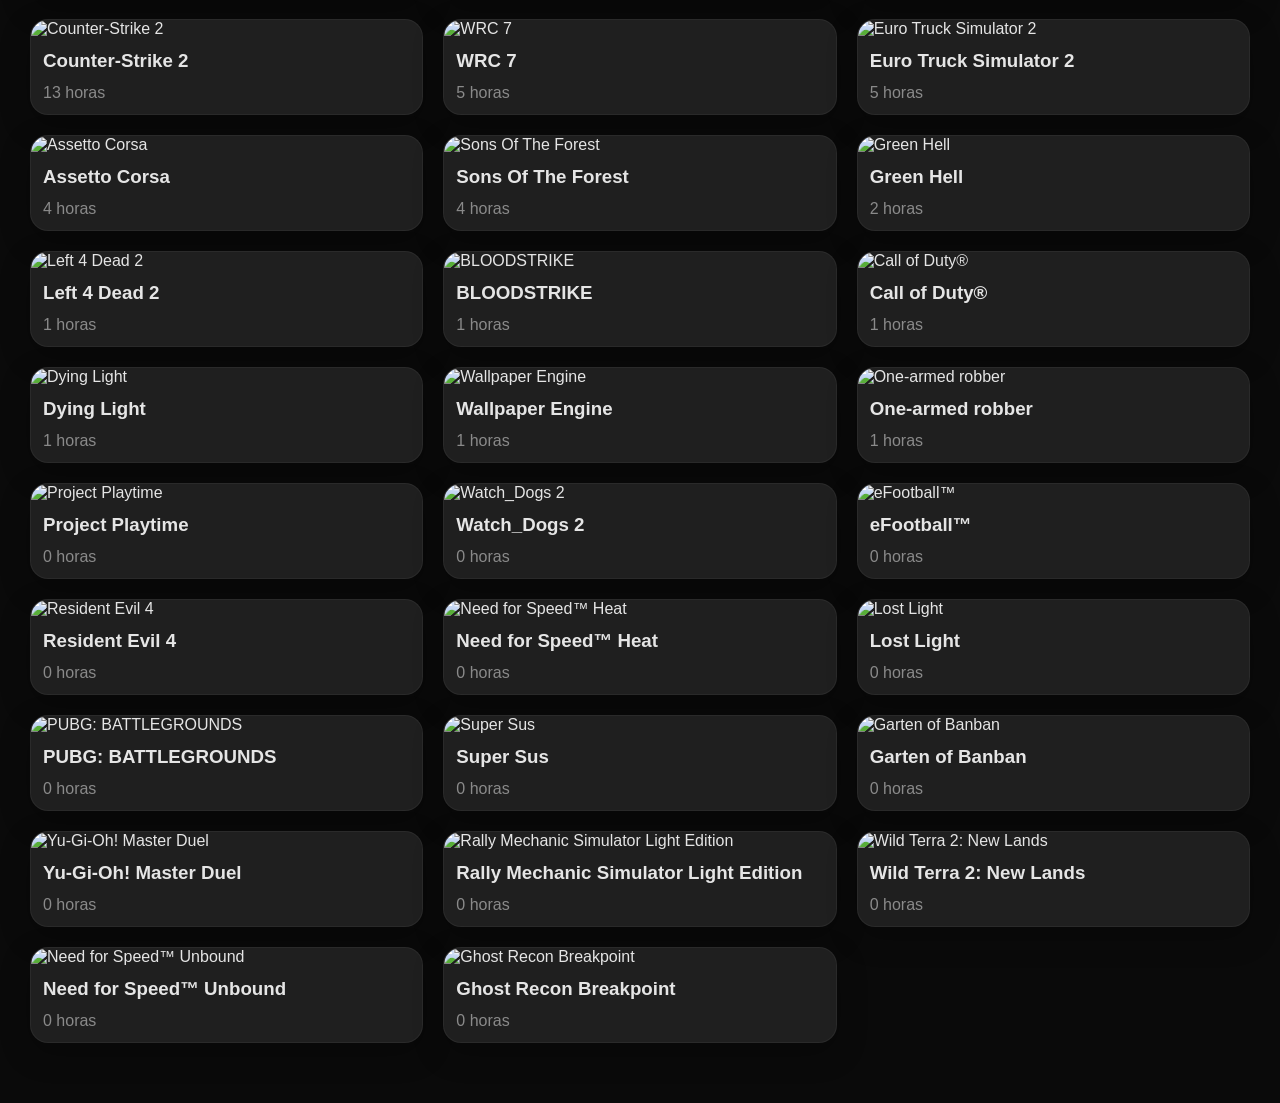
==== commit 0ab84ed3: "Update index.html" ====
--- a/index.html
+++ b/index.html
@@ -1,85 +1,205 @@
 <!DOCTYPE html>
 <html lang="pt-BR">
+
 <head>
+
   <meta charset="UTF-8">
-  <meta name="viewport" content="width=device-width, initial-scale=1.0">
+
+  <meta
+    name="viewport"
+    content="width=device-width, initial-scale=1.0"
+  >
+
   <title>Vault</title>
 
-  <link rel="stylesheet" href="style.css">
+  <link
+    rel="stylesheet"
+    href="style.css"
+  >
+
 </head>
+
 <body>
 
   <div class="container">
 
+    <!-- ========================= -->
+    <!-- CABEÇALHO -->
+    <!-- ========================= -->
+
     <header class="hero">
 
       <div class="hero-overlay">
+
         <h1>VAULT</h1>
-        <p>Sua biblioteca Steam</p>
+
+        <p>
+          Sua biblioteca Steam
+        </p>
+
       </div>
 
     </header>
 
-    <section id="perfil" class="perfil">
-
-      <img id="avatar" src="" alt="Avatar">
+
+    <!-- ========================= -->
+    <!-- BOTÃO AMIGOS -->
+    <!-- ========================= -->
+
+    <a
+      href="amigos.html"
+      class="botao-amigos"
+    >
+      👥 Amigos
+    </a>
+
+
+    <!-- ========================= -->
+    <!-- PERFIL -->
+    <!-- ========================= -->
+
+    <section
+      id="perfil"
+      class="perfil"
+    >
+
+      <img
+        id="avatar"
+        src=""
+        alt="Avatar"
+      >
 
       <div>
-        <h2 id="nome">Carregando...</h2>
-        <p id="status">Carregando...</p>
-        <p id="totalJogos">0 jogos</p>
-      </div>
-
-    </section>
+
+        <h2 id="nome">
+          Carregando...
+        </h2>
+
+        <p id="status">
+          Carregando...
+        </p>
+
+        <p id="totalJogos">
+          0 jogos
+        </p>
+
+      </div>
+
+    </section>
+
+
+    <!-- ========================= -->
+    <!-- ESTATÍSTICAS -->
+    <!-- ========================= -->
 
     <section class="stats">
 
       <div class="stat-card">
-        <h3>Jogos</h3>
-        <p id="statJogos">0</p>
-      </div>
+
+        <h3>
+          Jogos
+        </h3>
+
+        <p id="statJogos">
+          0
+        </p>
+
+      </div>
+
 
       <div class="stat-card">
-        <h3>Horas Totais</h3>
-        <p id="statHoras">0</p>
-      </div>
+
+        <h3>
+          Horas Totais
+        </h3>
+
+        <p id="statHoras">
+          0
+        </p>
+
+      </div>
+
 
       <div class="stat-card">
-        <h3>Mais Jogado</h3>
-        <p id="statTop">-</p>
-      </div>
-
-    </section>
+
+        <h3>
+          Mais Jogado
+        </h3>
+
+        <p id="statTop">
+          -
+        </p>
+
+      </div>
+
+    </section>
+
+
+    <!-- ========================= -->
+    <!-- CONQUISTAS -->
+    <!-- ========================= -->
 
     <section class="achievements">
 
-      <h2>🏆 Conquistas</h2>
+      <h2>
+        🏆 Conquistas
+      </h2>
+
 
       <div class="achievement-card">
 
-        <h3>Conquistas Steam</h3>
+        <h3>
+          Conquistas Steam
+        </h3>
+
 
         <div class="achievement-bar">
-          <div class="achievement-fill" id="achievementFill"></div>
+
+          <div
+            class="achievement-fill"
+            id="achievementFill"
+          ></div>
+
         </div>
 
-        <p id="achievementText">Em breve...</p>
-
-      </div>
-
-    </section>
+
+        <p id="achievementText">
+          Em breve...
+        </p>
+
+      </div>
+
+    </section>
+
+
+    <!-- ========================= -->
+    <!-- TOP 5 -->
+    <!-- ========================= -->
 
     <section class="chart-section">
 
-      <h2>📊 Top 5 Jogos</h2>
+      <h2>
+        📊 Top 5 Jogos
+      </h2>
+
 
       <div id="topChart"></div>
 
     </section>
 
+
+    <!-- ========================= -->
+    <!-- BIBLIOTECA -->
+    <!-- ========================= -->
+
     <section>
 
-      <h2>Biblioteca</h2>
+      <h2>
+        Biblioteca
+      </h2>
+
+
+      <!-- PESQUISA -->
 
       <input
         type="text"
@@ -87,17 +207,39 @@
         placeholder="Pesquisar jogo..."
       >
 
-      <h2>Mais Jogados</h2>
-
-      <div id="topGames" class="top-games"></div>
-
-      <div id="games" class="grid"></div>
-
-    </section>
+
+      <!-- MAIS JOGADOS -->
+
+      <h2>
+        Mais Jogados
+      </h2>
+
+
+      <div
+        id="topGames"
+        class="top-games"
+      ></div>
+
+
+      <!-- TODOS OS JOGOS -->
+
+      <div
+        id="games"
+        class="grid"
+      ></div>
+
+    </section>
+
 
   </div>
 
+
+  <!-- ========================= -->
+  <!-- JAVASCRIPT -->
+  <!-- ========================= -->
+
   <script src="script.js"></script>
 
 </body>
+
 </html>
--- a/style.css
+++ b/style.css
@@ -301,3 +301,117 @@
   }
 
 }
+.chart-section {
+  margin-bottom: 30px;
+}
+
+#topChart {
+  background: #1f1f1f;
+  border-radius: 18px;
+  padding: 20px;
+}
+
+.chart-row {
+  margin-bottom: 18px;
+}
+
+.chart-info {
+  display: flex;
+  justify-content: space-between;
+  margin-bottom: 6px;
+}
+
+.chart-bar-bg {
+  width: 100%;
+  height: 18px;
+  background: #2a2a2a;
+  border-radius: 999px;
+  overflow: hidden;
+}
+
+.chart-bar {
+  height: 100%;
+  background: linear-gradient(
+    90deg,
+    #4f46e5,
+    #7c3aed
+  );
+  border-radius: 999px;
+}
+/* VAULT PREMIUM */
+
+body {
+  background:
+    radial-gradient(circle at top, #1b2838 0%, #0a0a0a 45%);
+}
+
+.stat-card,
+.achievement-card,
+#topChart,
+.card,
+.top-card,
+.perfil {
+  backdrop-filter: blur(10px);
+  border: 1px solid rgba(255,255,255,.05);
+  box-shadow:
+    0 10px 30px rgba(0,0,0,.25);
+}
+
+.stat-card:hover,
+.card:hover,
+.top-card:hover {
+  transform: translateY(-8px);
+  transition: .3s;
+}
+
+.hero {
+  box-shadow:
+    0 20px 50px rgba(0,0,0,.4);
+}
+
+.hero-overlay h1 {
+  text-shadow:
+    0 0 20px rgba(255,255,255,.15);
+}
+
+.perfil img {
+  box-shadow:
+    0 0 30px rgba(79,70,229,.35);
+}
+
+.achievement-fill {
+  background:
+    linear-gradient(
+      90deg,
+      #f59e0b,
+      #fbbf24
+    );
+}
+
+.chart-bar {
+  background:
+    linear-gradient(
+      90deg,
+      #4f46e5,
+      #7c3aed,
+      #9333ea
+    );
+}
+
+.card img,
+.top-card img {
+  transition: .4s;
+}
+
+.card:hover img,
+.top-card:hover img {
+  transform: scale(1.05);
+}
+
+h2 {
+  margin-bottom: 12px;
+}
+
+section {
+  margin-bottom: 30px;
+}
